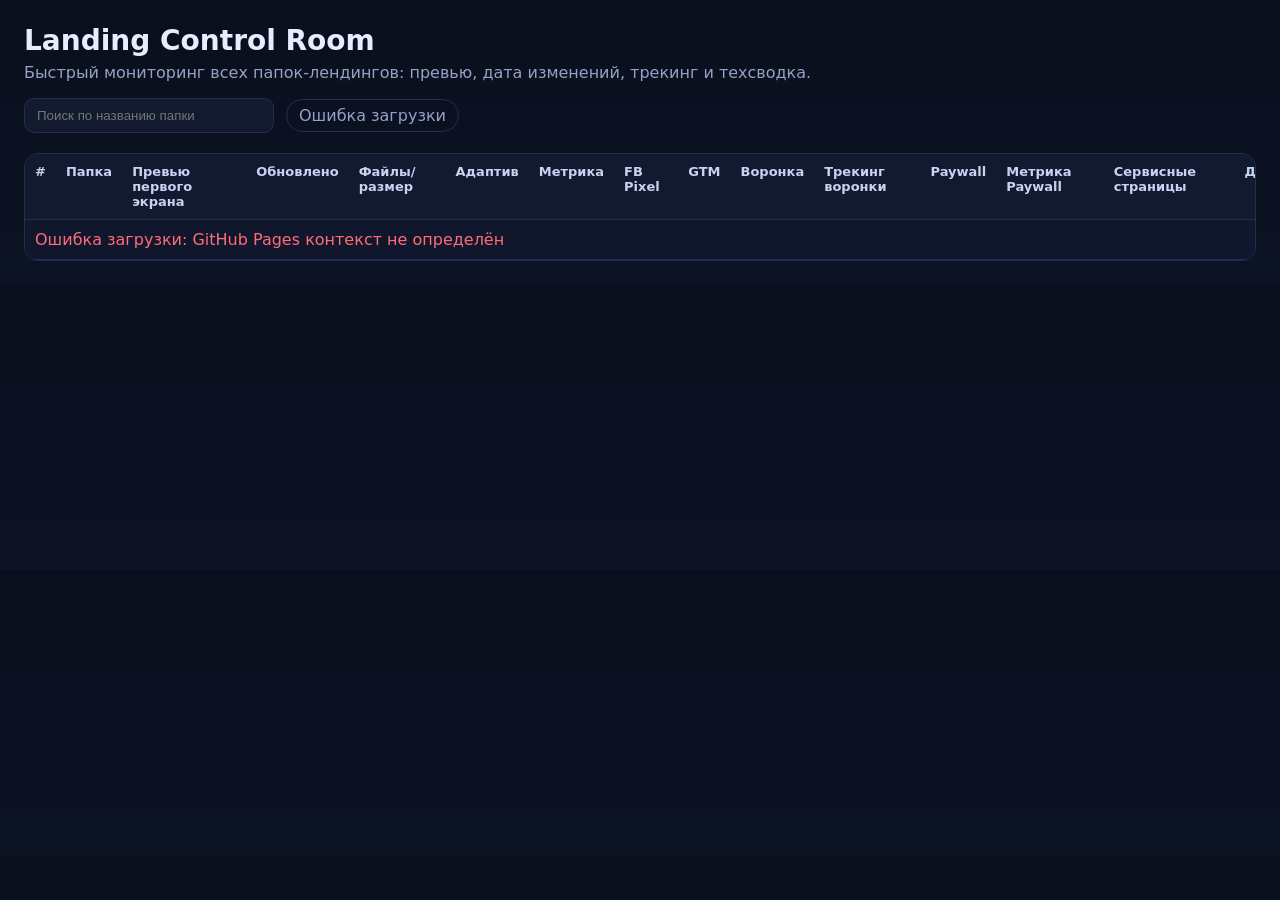
==== index.html @ 71f41bb3 "Update dashboard lamps for funnel, paywall and service pages" ====
<!doctype html>
<html lang="ru">
  <head>
    <meta charset="UTF-8" />
    <meta name="viewport" content="width=device-width, initial-scale=1.0" />
    <title>Landing Control Room</title>
    <style>
      :root {
        color-scheme: dark;
        --bg: #0b1020;
        --panel: #121a30;
        --muted: #95a2c6;
        --text: #e8ecff;
        --ok: #20d67b;
        --warn: #ffb84d;
        --bad: #ff6b78;
        --line: #23304d;
      }
      * { box-sizing: border-box; }
      body {
        margin: 0;
        font-family: Inter, system-ui, -apple-system, Segoe UI, Roboto, sans-serif;
        background: linear-gradient(180deg, #0a0f1d, #0c1324);
        color: var(--text);
      }
      .layout {
        max-width: 1440px;
        margin: 0 auto;
        padding: 24px;
      }
      h1 { margin: 0; font-size: 28px; }
      .sub { color: var(--muted); margin-top: 6px; }
      .toolbar {
        margin: 16px 0 20px;
        display: flex;
        gap: 12px;
        flex-wrap: wrap;
        align-items: center;
      }
      input {
        background: var(--panel);
        border: 1px solid var(--line);
        color: var(--text);
        border-radius: 10px;
        padding: 9px 12px;
        min-width: 250px;
      }
      .pill {
        border: 1px solid var(--line);
        border-radius: 999px;
        padding: 6px 12px;
        color: var(--muted);
      }
      .table-wrap {
        overflow: auto;
        border: 1px solid var(--line);
        border-radius: 14px;
        background: rgba(18, 26, 48, 0.72);
      }
      table {
        width: 100%;
        border-collapse: collapse;
        min-width: 1300px;
      }
      th, td {
        border-bottom: 1px solid var(--line);
        padding: 10px;
        text-align: left;
        vertical-align: top;
      }
      th {
        position: sticky;
        top: 0;
        background: #121a30;
        z-index: 1;
        color: #c9d2f0;
        font-size: 13px;
      }
      tr:hover td { background: rgba(255, 255, 255, 0.02); }
      .preview {
        width: 270px;
        height: 152px;
        border: 1px solid var(--line);
        border-radius: 10px;
        overflow: hidden;
        background: #070b15;
      }
      .preview iframe {
        width: 1366px;
        height: 768px;
        border: 0;
        transform: scale(0.198);
        transform-origin: top left;
        pointer-events: none;
      }
      .lamp { font-size: 18px; }
      .ok { color: var(--ok); }
      .bad { color: var(--bad); }
      .warn { color: var(--warn); }
      .mono { font-family: ui-monospace, SFMono-Regular, Menlo, Monaco, Consolas, monospace; }
      a {
        color: #92c8ff;
        text-decoration: none;
      }
      a:hover { text-decoration: underline; }
      .small { color: var(--muted); font-size: 12px; }
    </style>
  </head>
  <body>
    <main class="layout">
      <h1>Landing Control Room</h1>
      <p class="sub">Быстрый мониторинг всех папок-лендингов: превью, дата изменений, трекинг и техсводка.</p>

      <div class="toolbar">
        <input id="search" placeholder="Поиск по названию папки" />
        <span id="summary" class="pill">Загрузка...</span>
      </div>

      <div class="table-wrap">
        <table>
          <thead>
            <tr>
              <th>#</th>
              <th>Папка</th>
              <th>Превью первого экрана</th>
              <th>Обновлено</th>
              <th>Файлы/размер</th>
              <th>Адаптив</th>
              <th>Метрика</th>
              <th>FB Pixel</th>
              <th>GTM</th>
              <th>Воронка</th>
              <th>Трекинг воронки</th>
              <th>Paywall</th>
              <th>Метрика Paywall</th>
              <th>Сервисные страницы</th>
              <th>Действия</th>
            </tr>
          </thead>
          <tbody id="rows"></tbody>
        </table>
      </div>
    </main>

    <script>
      const rowsEl = document.getElementById('rows');
      const searchEl = document.getElementById('search');
      const summaryEl = document.getElementById('summary');
      let data = [];

      const lamp = (on) => `<span class="lamp ${on ? 'ok' : 'bad'}">●</span>`;
      const boolTag = (on) => `<span class="${on ? 'ok' : 'warn'}">${on ? 'Да' : 'Нет'}</span>`;

      function formatDate(iso) {
        if (!iso) return '<span class="warn">Нет данных</span>';
        return new Date(iso).toLocaleString('ru-RU');
      }

      function render(list) {
        rowsEl.innerHTML = list
          .map((item, index) => {
            const preview = item.hasIndex
              ? `<div class="preview"><iframe loading="lazy" src="${item.previewUrl}"></iframe></div>`
              : '<span class="warn">index.html отсутствует</span>';

            return `
              <tr>
                <td>${index + 1}</td>
                <td class="mono">${item.folderName}</td>
                <td>${preview}</td>
                <td>${formatDate(item.updatedAt)}</td>
                <td>${item.files} / ${item.size}</td>
                <td>${boolTag(item.quick.hasViewport)}</td>
                <td>${lamp(item.tracking.yandexMetrika)}</td>
                <td>${lamp(item.tracking.facebookPixel)}</td>
                <td>${lamp(item.tracking.googleTagManager)}</td>
                <td>${lamp(item.signals.funnelScript)}</td>
                <td>${lamp(item.signals.funnelTracking)}</td>
                <td>${lamp(item.signals.paywall)}</td>
                <td>${lamp(item.signals.paywallMetrika)}</td>
                <td>${lamp(item.signals.servicePages)}</td>
                <td>
                  <a href="${item.openUrl}" target="_blank" rel="noreferrer">Открыть</a><br />
                  <span class="small">${item.hasIndex ? 'Готов к просмотру' : 'Проверьте структуру'}</span>
                </td>
              </tr>
            `;
          })
          .join('');

        summaryEl.textContent = `Сайтов: ${list.length}`;
      }

      searchEl.addEventListener('input', () => {
        const query = searchEl.value.trim().toLowerCase();
        if (!query) return render(data);
        render(data.filter((item) => item.folderName.toLowerCase().includes(query)));
      });

      const KB = 1024;
      const MB = KB * 1024;
      const SIGNAL_PATTERNS = {
        funnelScript: [/location\.search/i, /urlsearchparams/i, /[?&](utm_|sub|clickid|campaign|source)=/i, /quiz|funnel|step/i],
        funnelTracking: [/ym\([^)]*reachgoal/i, /fbq\(['"]track/i, /gtag\(['"]event/i, /datalayer\.push/i],
        paywall: [/paywall/i, /checkout/i, /payment/i, /credit\s*card/i, /paypal/i, /apple\s*pay/i, /google\s*pay/i],
        terms: [/terms\s*(and|&)\s*conditions/i, /terms\s*of\s*use/i, /услов(ия|иями)\s*использования/i],
        privacy: [/privacy\s*policy/i, /политик[аы]\s*конфиденциальности/i],
        confirmation: [/confirm/i, /success/i, /thank\s*you/i, /подтвержден/i, /подтверждени/i],
      };

      function formatBytes(bytes) {
        if (bytes >= MB) return `${(bytes / MB).toFixed(2)} MB`;
        if (bytes >= KB) return `${(bytes / KB).toFixed(1)} KB`;
        return `${bytes} B`;
      }

      function hasAnyPattern(content, patterns) {
        return patterns.some((pattern) => pattern.test(content));
      }

      function trackingFlags(content) {
        const lower = content.toLowerCase();
        return {
          yandexMetrika: /ym\(|mc\.yandex|metrika/i.test(content),
          facebookPixel: /fbq\(|connect\.facebook\.net|facebook pixel/i.test(content),
          googleTagManager: /gtm-|googletagmanager\.com/i.test(lower),
        };
      }

      function quickFlags(content) {
        const lower = content.toLowerCase();
        return {
          hasViewport: lower.includes('name="viewport"') || lower.includes("name='viewport'"),
        };
      }

      function signalFlags(files) {
        const joined = files.map((file) => file.content).join('\n');
        const paywallFiles = files.filter((file) => hasAnyPattern(file.content, SIGNAL_PATTERNS.paywall));
        return {
          funnelScript: hasAnyPattern(joined, SIGNAL_PATTERNS.funnelScript),
          funnelTracking: hasAnyPattern(joined, SIGNAL_PATTERNS.funnelTracking),
          paywall: paywallFiles.length > 0,
          paywallMetrika: paywallFiles.some((file) => /ym\(|mc\.yandex|metrika/i.test(file.content)),
          servicePages:
            hasAnyPattern(joined, SIGNAL_PATTERNS.terms) &&
            hasAnyPattern(joined, SIGNAL_PATTERNS.privacy) &&
            hasAnyPattern(joined, SIGNAL_PATTERNS.confirmation),
        };
      }

      function normalizePayload(landings) {
        return (landings || []).map((item) => ({
          ...item,
          quick: item.quick || { hasViewport: false },
          tracking: item.tracking || { yandexMetrika: false, facebookPixel: false, googleTagManager: false },
          signals: item.signals || {
            funnelScript: false,
            funnelTracking: false,
            paywall: false,
            paywallMetrika: false,
            servicePages: false,
          },
        }));
      }

      async function parseLocalApi() {
        const response = await fetch('./api/landings');
        const contentType = response.headers.get('content-type') || '';
        if (!response.ok || !contentType.includes('application/json')) {
          throw new Error('Локальный API недоступен в текущем окружении');
        }
        const payload = await response.json();
        return normalizePayload(payload.landings);
      }

      function getPagesContext() {
        const hostParts = window.location.hostname.split('.');
        const owner = hostParts[0];
        const pathParts = window.location.pathname.split('/').filter(Boolean);
        const repo = pathParts[0];
        if (!owner || !repo || !window.location.hostname.includes('github.io')) {
          return null;
        }
        return { owner, repo };
      }

      async function fetchLastCommitDate(owner, repo, folder) {
        const url = `https://api.github.com/repos/${owner}/${repo}/commits?path=${encodeURIComponent(folder)}&per_page=1`;
        const response = await fetch(url, { headers: { Accept: 'application/vnd.github+json' } });
        if (!response.ok) return null;
        const commits = await response.json();
        return commits[0]?.commit?.committer?.date || null;
      }

      async function fetchFolderTextFiles(owner, repo, folderName) {
        const url = `https://api.github.com/repos/${owner}/${repo}/contents/${encodeURIComponent(folderName)}`;
        const response = await fetch(url, { headers: { Accept: 'application/vnd.github+json' } });
        if (!response.ok) return [];
        const files = await response.json();
        const textFiles = files.filter((file) => file.type === 'file' && /\.(html?|js)$/i.test(file.name));

        return Promise.all(
          textFiles.map(async (file) => {
            try {
              const fileRes = await fetch(file.download_url);
              if (!fileRes.ok) return null;
              const content = await fileRes.text();
              return { name: file.name, content };
            } catch (_) {
              return null;
            }
          })
        ).then((items) => items.filter(Boolean));
      }

      async function parseGitHubPages() {
        const context = getPagesContext();
        if (!context) {
          throw new Error('GitHub Pages контекст не определён');
        }

        const { owner, repo } = context;
        const contentsUrl = `https://api.github.com/repos/${owner}/${repo}/contents`;
        const contentsResponse = await fetch(contentsUrl, { headers: { Accept: 'application/vnd.github+json' } });
        if (!contentsResponse.ok) {
          throw new Error(`GitHub API вернул ${contentsResponse.status}`);
        }

        const rootItems = await contentsResponse.json();
        const folders = rootItems
          .filter((item) => item.type === 'dir' && !item.name.startsWith('.') && item.name !== 'node_modules')
          .sort((a, b) => a.name.localeCompare(b.name));

        const landings = await Promise.all(
          folders.map(async (folder) => {
            const openUrl = `./${folder.name}/`;
            const previewUrl = `./${folder.name}/index.html`;
            let html = '';
            let hasIndex = false;

            try {
              const pageResponse = await fetch(previewUrl);
              if (pageResponse.ok) {
                html = await pageResponse.text();
                hasIndex = true;
              }
            } catch (_) {
              // ignore per-folder fetch errors
            }

            const textFiles = await fetchFolderTextFiles(owner, repo, folder.name);
            const filesForSignals = textFiles.length ? textFiles : [{ name: 'index.html', content: html }];
            const updatedAt = await fetchLastCommitDate(owner, repo, folder.name);
            const quick = quickFlags(html);
            const tracking = trackingFlags(html);
            const signals = signalFlags(filesForSignals);

            return {
              folderName: folder.name,
              previewUrl,
              openUrl,
              hasIndex,
              updatedAt,
              files: textFiles.length || (hasIndex ? 1 : 0),
              size: formatBytes(new Blob(filesForSignals.map((file) => file.content)).size),
              quick,
              tracking,
              signals,
            };
          })
        );

        return normalizePayload(landings);
      }

      (async () => {
        try {
          data = await parseLocalApi();
          render(data);
          return;
        } catch (_) {
          // fallback to static mode for GitHub Pages
        }

        try {
          data = await parseGitHubPages();
          render(data);
          summaryEl.textContent = `Сайтов: ${data.length} (GitHub Pages режим)`;
        } catch (error) {
          rowsEl.innerHTML = `<tr><td colspan="15" class="bad">Ошибка загрузки: ${error.message || error}</td></tr>`;
          summaryEl.textContent = 'Ошибка загрузки';
        }
      })();
    </script>
  </body>
</html>
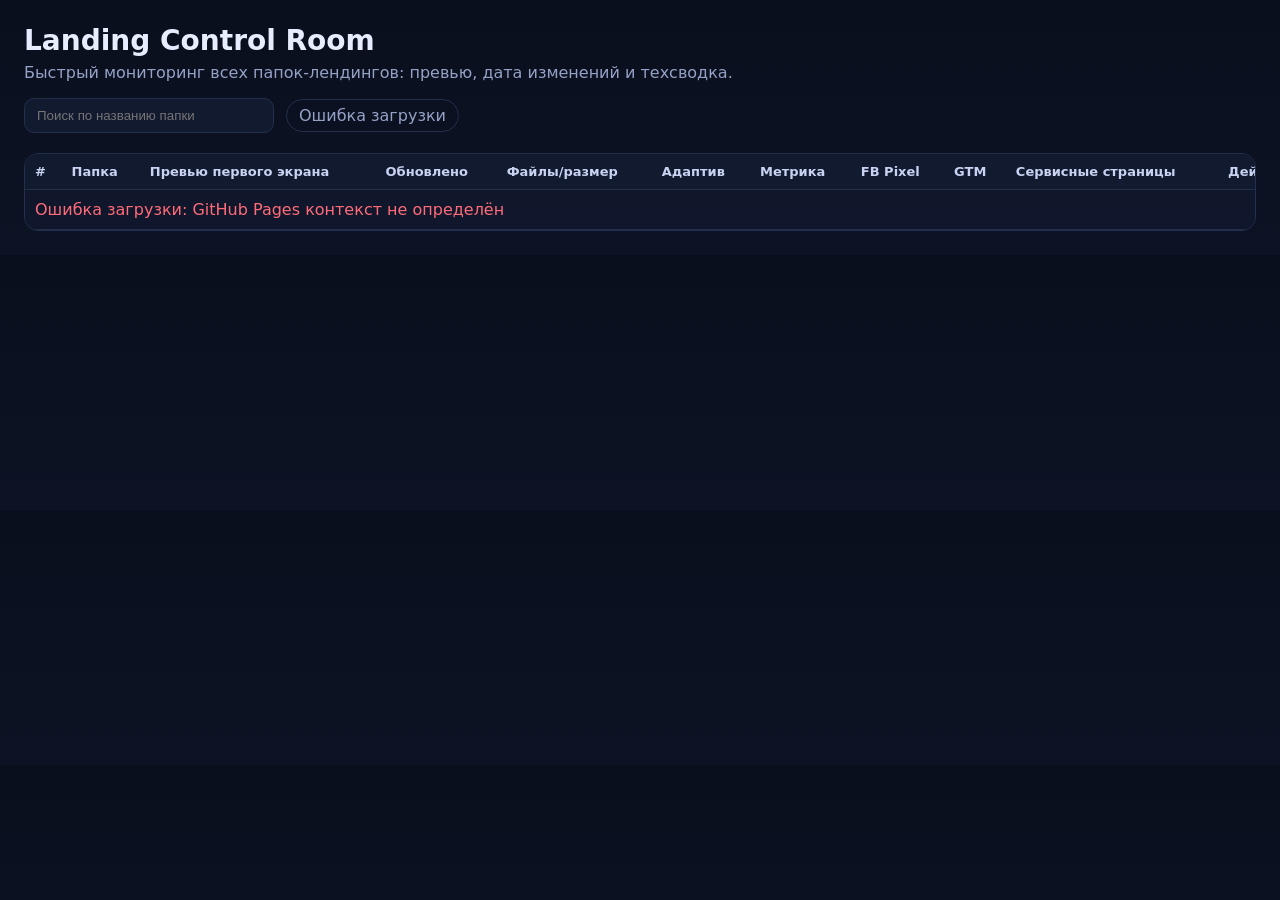
==== commit fb44a451: "Update dashboard columns and folder size/file stats" ====
--- a/index.html
+++ b/index.html
@@ -109,7 +109,7 @@
   <body>
     <main class="layout">
       <h1>Landing Control Room</h1>
-      <p class="sub">Быстрый мониторинг всех папок-лендингов: превью, дата изменений, трекинг и техсводка.</p>
+      <p class="sub">Быстрый мониторинг всех папок-лендингов: превью, дата изменений и техсводка.</p>
 
       <div class="toolbar">
         <input id="search" placeholder="Поиск по названию папки" />
@@ -129,10 +129,6 @@
               <th>Метрика</th>
               <th>FB Pixel</th>
               <th>GTM</th>
-              <th>Воронка</th>
-              <th>Трекинг воронки</th>
-              <th>Paywall</th>
-              <th>Метрика Paywall</th>
               <th>Сервисные страницы</th>
               <th>Действия</th>
             </tr>
@@ -174,10 +170,6 @@
                 <td>${lamp(item.tracking.yandexMetrika)}</td>
                 <td>${lamp(item.tracking.facebookPixel)}</td>
                 <td>${lamp(item.tracking.googleTagManager)}</td>
-                <td>${lamp(item.signals.funnelScript)}</td>
-                <td>${lamp(item.signals.funnelTracking)}</td>
-                <td>${lamp(item.signals.paywall)}</td>
-                <td>${lamp(item.signals.paywallMetrika)}</td>
                 <td>${lamp(item.signals.servicePages)}</td>
                 <td>
                   <a href="${item.openUrl}" target="_blank" rel="noreferrer">Открыть</a><br />
@@ -294,24 +286,44 @@
       }
 
       async function fetchFolderTextFiles(owner, repo, folderName) {
-        const url = `https://api.github.com/repos/${owner}/${repo}/contents/${encodeURIComponent(folderName)}`;
-        const response = await fetch(url, { headers: { Accept: 'application/vnd.github+json' } });
-        if (!response.ok) return [];
-        const files = await response.json();
-        const textFiles = files.filter((file) => file.type === 'file' && /\.(html?|js)$/i.test(file.name));
-
-        return Promise.all(
-          textFiles.map(async (file) => {
+        const apiHeaders = { Accept: 'application/vnd.github+json' };
+        const queue = [folderName];
+        const textFiles = [];
+        let fileCount = 0;
+        let totalBytes = 0;
+
+        while (queue.length) {
+          const currentPath = queue.shift();
+          const url = `https://api.github.com/repos/${owner}/${repo}/contents/${encodeURIComponent(currentPath)}`;
+          const response = await fetch(url, { headers: apiHeaders });
+          if (!response.ok) continue;
+          const items = await response.json();
+
+          for (const item of items) {
+            if (item.name.startsWith('.')) continue;
+
+            if (item.type === 'dir') {
+              queue.push(item.path);
+              continue;
+            }
+
+            if (item.type !== 'file') continue;
+            fileCount += 1;
+            totalBytes += Number(item.size || 0);
+
+            if (!/\.(html?|js)$/i.test(item.name) || !item.download_url) continue;
             try {
-              const fileRes = await fetch(file.download_url);
-              if (!fileRes.ok) return null;
+              const fileRes = await fetch(item.download_url);
+              if (!fileRes.ok) continue;
               const content = await fileRes.text();
-              return { name: file.name, content };
+              textFiles.push({ name: item.name, content });
             } catch (_) {
-              return null;
+              // ignore single file fetch error
             }
-          })
-        ).then((items) => items.filter(Boolean));
+          }
+        }
+
+        return { textFiles, fileCount, totalBytes };
       }
 
       async function parseGitHubPages() {
@@ -349,7 +361,8 @@
               // ignore per-folder fetch errors
             }
 
-            const textFiles = await fetchFolderTextFiles(owner, repo, folder.name);
+            const folderStats = await fetchFolderTextFiles(owner, repo, folder.name);
+            const { textFiles, fileCount, totalBytes } = folderStats;
             const filesForSignals = textFiles.length ? textFiles : [{ name: 'index.html', content: html }];
             const updatedAt = await fetchLastCommitDate(owner, repo, folder.name);
             const quick = quickFlags(html);
@@ -362,8 +375,8 @@
               openUrl,
               hasIndex,
               updatedAt,
-              files: textFiles.length || (hasIndex ? 1 : 0),
-              size: formatBytes(new Blob(filesForSignals.map((file) => file.content)).size),
+              files: fileCount || (hasIndex ? 1 : 0),
+              size: formatBytes(totalBytes || new Blob(filesForSignals.map((file) => file.content)).size),
               quick,
               tracking,
               signals,
@@ -388,7 +401,7 @@
           render(data);
           summaryEl.textContent = `Сайтов: ${data.length} (GitHub Pages режим)`;
         } catch (error) {
-          rowsEl.innerHTML = `<tr><td colspan="15" class="bad">Ошибка загрузки: ${error.message || error}</td></tr>`;
+          rowsEl.innerHTML = `<tr><td colspan="11" class="bad">Ошибка загрузки: ${error.message || error}</td></tr>`;
           summaryEl.textContent = 'Ошибка загрузки';
         }
       })();
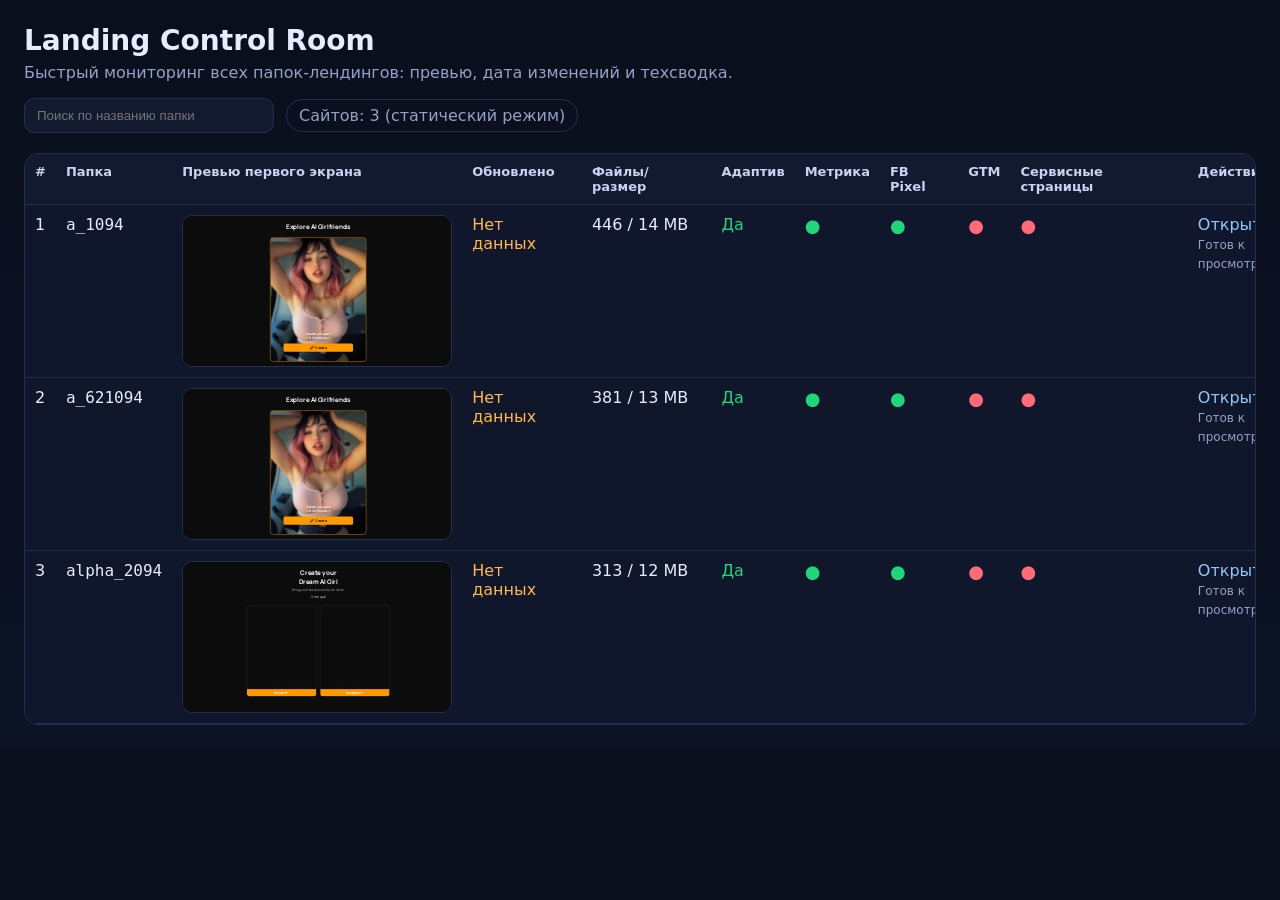
==== commit 52d94c67: "Add static manifest fallback for GitHub Pages 403" ====
--- a/index.html
+++ b/index.html
@@ -277,53 +277,26 @@
         return { owner, repo };
       }
 
-      async function fetchLastCommitDate(owner, repo, folder) {
-        const url = `https://api.github.com/repos/${owner}/${repo}/commits?path=${encodeURIComponent(folder)}&per_page=1`;
-        const response = await fetch(url, { headers: { Accept: 'application/vnd.github+json' } });
-        if (!response.ok) return null;
-        const commits = await response.json();
-        return commits[0]?.commit?.committer?.date || null;
-      }
-
-      async function fetchFolderTextFiles(owner, repo, folderName) {
+      async function fetchRepoTree(owner, repo) {
         const apiHeaders = { Accept: 'application/vnd.github+json' };
-        const queue = [folderName];
-        const textFiles = [];
-        let fileCount = 0;
-        let totalBytes = 0;
-
-        while (queue.length) {
-          const currentPath = queue.shift();
-          const url = `https://api.github.com/repos/${owner}/${repo}/contents/${encodeURIComponent(currentPath)}`;
-          const response = await fetch(url, { headers: apiHeaders });
-          if (!response.ok) continue;
-          const items = await response.json();
-
-          for (const item of items) {
-            if (item.name.startsWith('.')) continue;
-
-            if (item.type === 'dir') {
-              queue.push(item.path);
-              continue;
-            }
-
-            if (item.type !== 'file') continue;
-            fileCount += 1;
-            totalBytes += Number(item.size || 0);
-
-            if (!/\.(html?|js)$/i.test(item.name) || !item.download_url) continue;
-            try {
-              const fileRes = await fetch(item.download_url);
-              if (!fileRes.ok) continue;
-              const content = await fileRes.text();
-              textFiles.push({ name: item.name, content });
-            } catch (_) {
-              // ignore single file fetch error
-            }
-          }
-        }
-
-        return { textFiles, fileCount, totalBytes };
+        const repoResponse = await fetch(`https://api.github.com/repos/${owner}/${repo}`, { headers: apiHeaders });
+        if (!repoResponse.ok) {
+          throw new Error(`GitHub API вернул ${repoResponse.status}`);
+        }
+
+        const repoInfo = await repoResponse.json();
+        const branch = repoInfo.default_branch || 'main';
+        const treeResponse = await fetch(
+          `https://api.github.com/repos/${owner}/${repo}/git/trees/${encodeURIComponent(branch)}?recursive=1`,
+          { headers: apiHeaders }
+        );
+
+        if (!treeResponse.ok) {
+          throw new Error(`GitHub API вернул ${treeResponse.status}`);
+        }
+
+        const treePayload = await treeResponse.json();
+        return Array.isArray(treePayload.tree) ? treePayload.tree : [];
       }
 
       async function parseGitHubPages() {
@@ -333,21 +306,29 @@
         }
 
         const { owner, repo } = context;
-        const contentsUrl = `https://api.github.com/repos/${owner}/${repo}/contents`;
-        const contentsResponse = await fetch(contentsUrl, { headers: { Accept: 'application/vnd.github+json' } });
-        if (!contentsResponse.ok) {
-          throw new Error(`GitHub API вернул ${contentsResponse.status}`);
-        }
-
-        const rootItems = await contentsResponse.json();
-        const folders = rootItems
-          .filter((item) => item.type === 'dir' && !item.name.startsWith('.') && item.name !== 'node_modules')
-          .sort((a, b) => a.name.localeCompare(b.name));
+        const tree = await fetchRepoTree(owner, repo);
+        const folderStats = new Map();
+
+        for (const entry of tree) {
+          if (entry.type !== 'blob' || !entry.path) continue;
+          const [topFolder] = entry.path.split('/');
+          if (!topFolder || topFolder.startsWith('.') || topFolder === 'node_modules') continue;
+
+          const current = folderStats.get(topFolder) || { fileCount: 0, totalBytes: 0, textFiles: [] };
+          current.fileCount += 1;
+          current.totalBytes += Number(entry.size || 0);
+          if (/\.(html?|js)$/i.test(entry.path)) {
+            current.textFiles.push(entry.path);
+          }
+          folderStats.set(topFolder, current);
+        }
+
+        const folders = Array.from(folderStats.keys()).sort((a, b) => a.localeCompare(b));
 
         const landings = await Promise.all(
-          folders.map(async (folder) => {
-            const openUrl = `./${folder.name}/`;
-            const previewUrl = `./${folder.name}/index.html`;
+          folders.map(async (folderName) => {
+            const openUrl = `./${folderName}/`;
+            const previewUrl = `./${folderName}/index.html`;
             let html = '';
             let hasIndex = false;
 
@@ -361,22 +342,20 @@
               // ignore per-folder fetch errors
             }
 
-            const folderStats = await fetchFolderTextFiles(owner, repo, folder.name);
-            const { textFiles, fileCount, totalBytes } = folderStats;
-            const filesForSignals = textFiles.length ? textFiles : [{ name: 'index.html', content: html }];
-            const updatedAt = await fetchLastCommitDate(owner, repo, folder.name);
+            const stats = folderStats.get(folderName) || { fileCount: 0, totalBytes: 0 };
+            const filesForSignals = [{ name: 'index.html', content: html }];
             const quick = quickFlags(html);
             const tracking = trackingFlags(html);
             const signals = signalFlags(filesForSignals);
 
             return {
-              folderName: folder.name,
+              folderName,
               previewUrl,
               openUrl,
               hasIndex,
-              updatedAt,
-              files: fileCount || (hasIndex ? 1 : 0),
-              size: formatBytes(totalBytes || new Blob(filesForSignals.map((file) => file.content)).size),
+              updatedAt: null,
+              files: stats.fileCount || (hasIndex ? 1 : 0),
+              size: formatBytes(stats.totalBytes || new Blob(filesForSignals.map((file) => file.content)).size),
               quick,
               tracking,
               signals,
@@ -385,6 +364,20 @@
         );
 
         return normalizePayload(landings);
+      }
+
+
+      async function parseStaticManifest() {
+        const response = await fetch('./landings-manifest.json', { cache: 'no-store' });
+        if (!response.ok) {
+          throw new Error(`Статический манифест недоступен (${response.status})`);
+        }
+        const payload = await response.json();
+        const landings = normalizePayload(payload.landings);
+        if (!landings.length) {
+          throw new Error('Статический манифест пуст');
+        }
+        return landings;
       }
 
       (async () => {
@@ -397,6 +390,15 @@
         }
 
         try {
+          data = await parseStaticManifest();
+          render(data);
+          summaryEl.textContent = `Сайтов: ${data.length} (статический режим)`;
+          return;
+        } catch (_) {
+          // fallback to GitHub API when manifest is missing
+        }
+
+        try {
           data = await parseGitHubPages();
           render(data);
           summaryEl.textContent = `Сайтов: ${data.length} (GitHub Pages режим)`;
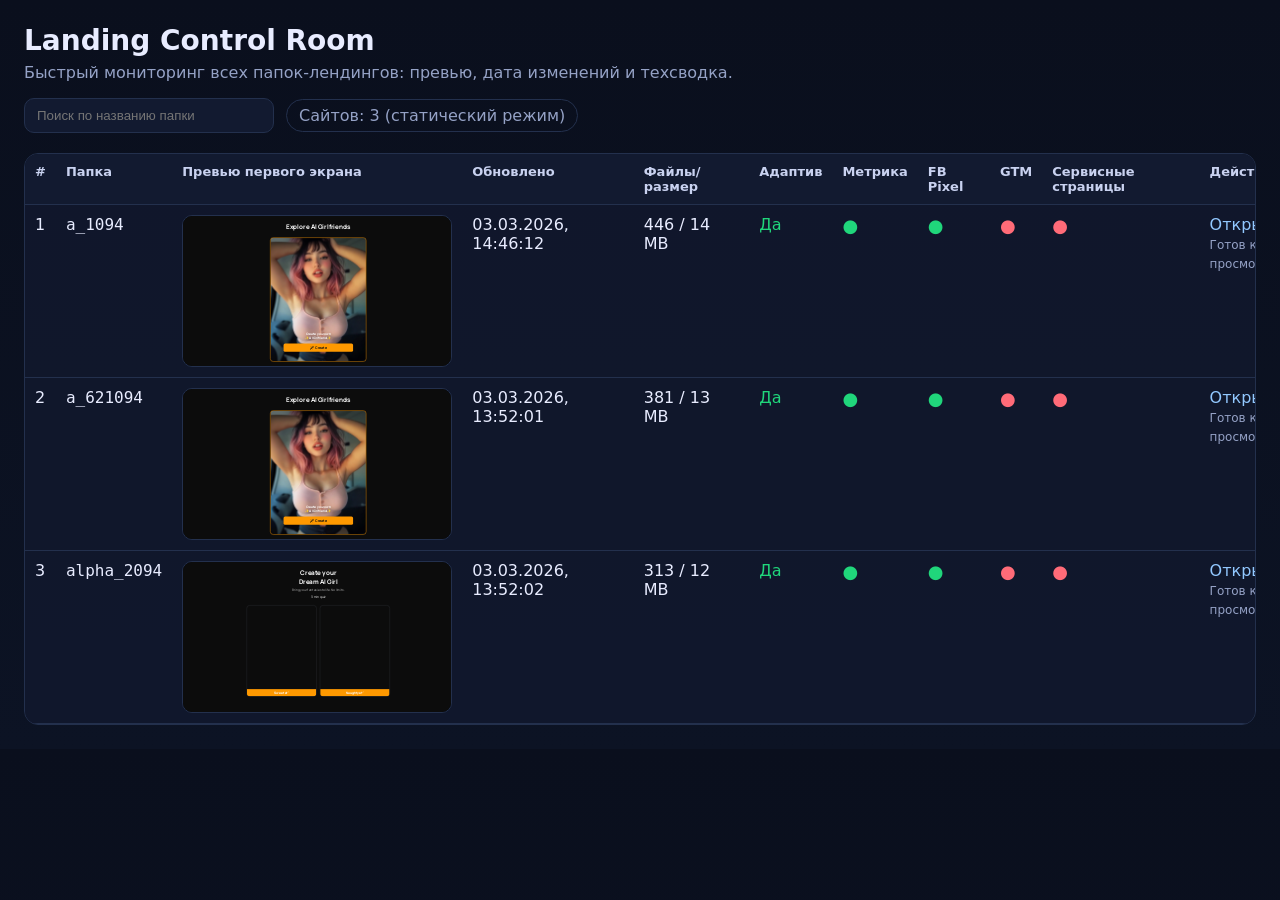
==== commit f27f9e4a: "Show updated dates in static manifest mode" ====
--- a/index.html
+++ b/index.html
@@ -373,7 +373,10 @@
           throw new Error(`Статический манифест недоступен (${response.status})`);
         }
         const payload = await response.json();
-        const landings = normalizePayload(payload.landings);
+        const landings = normalizePayload(payload.landings).map((item) => ({
+          ...item,
+          updatedAt: item.updatedAt || payload.generatedAt || null,
+        }));
         if (!landings.length) {
           throw new Error('Статический манифест пуст');
         }
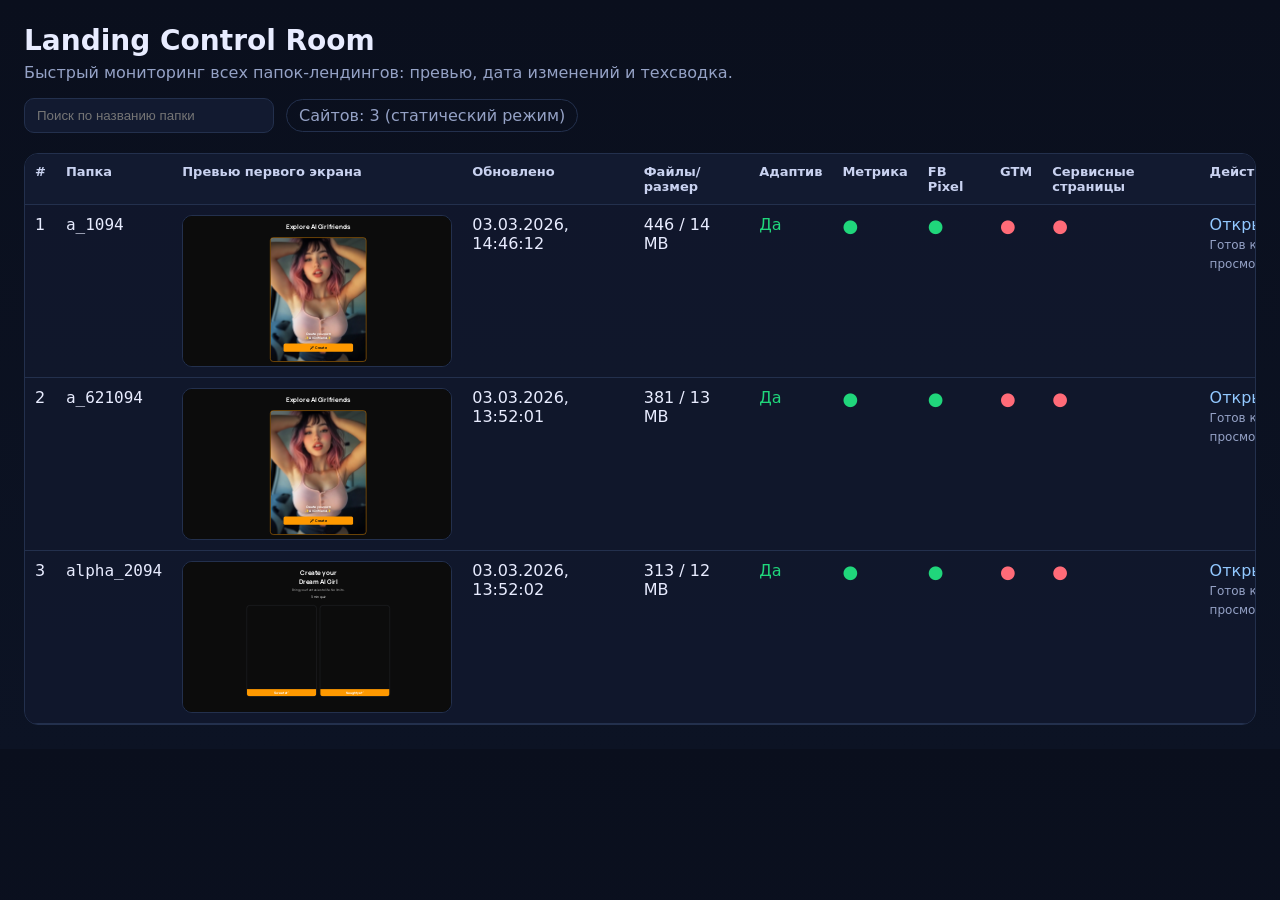
==== commit 35a2e43b: "Merge branch 'main' into codex/fix-dashboard-loading-issue-nnq1iz" ====
--- a/index.html
+++ b/index.html
@@ -373,7 +373,7 @@
           throw new Error(`Статический манифест недоступен (${response.status})`);
         }
         const payload = await response.json();
-        const landings = normalizePayload(payload.landings).map((item) => ({
+         const landings = normalizePayload(payload.landings).map((item) => ({
           ...item,
           updatedAt: item.updatedAt || payload.generatedAt || null,
         }));
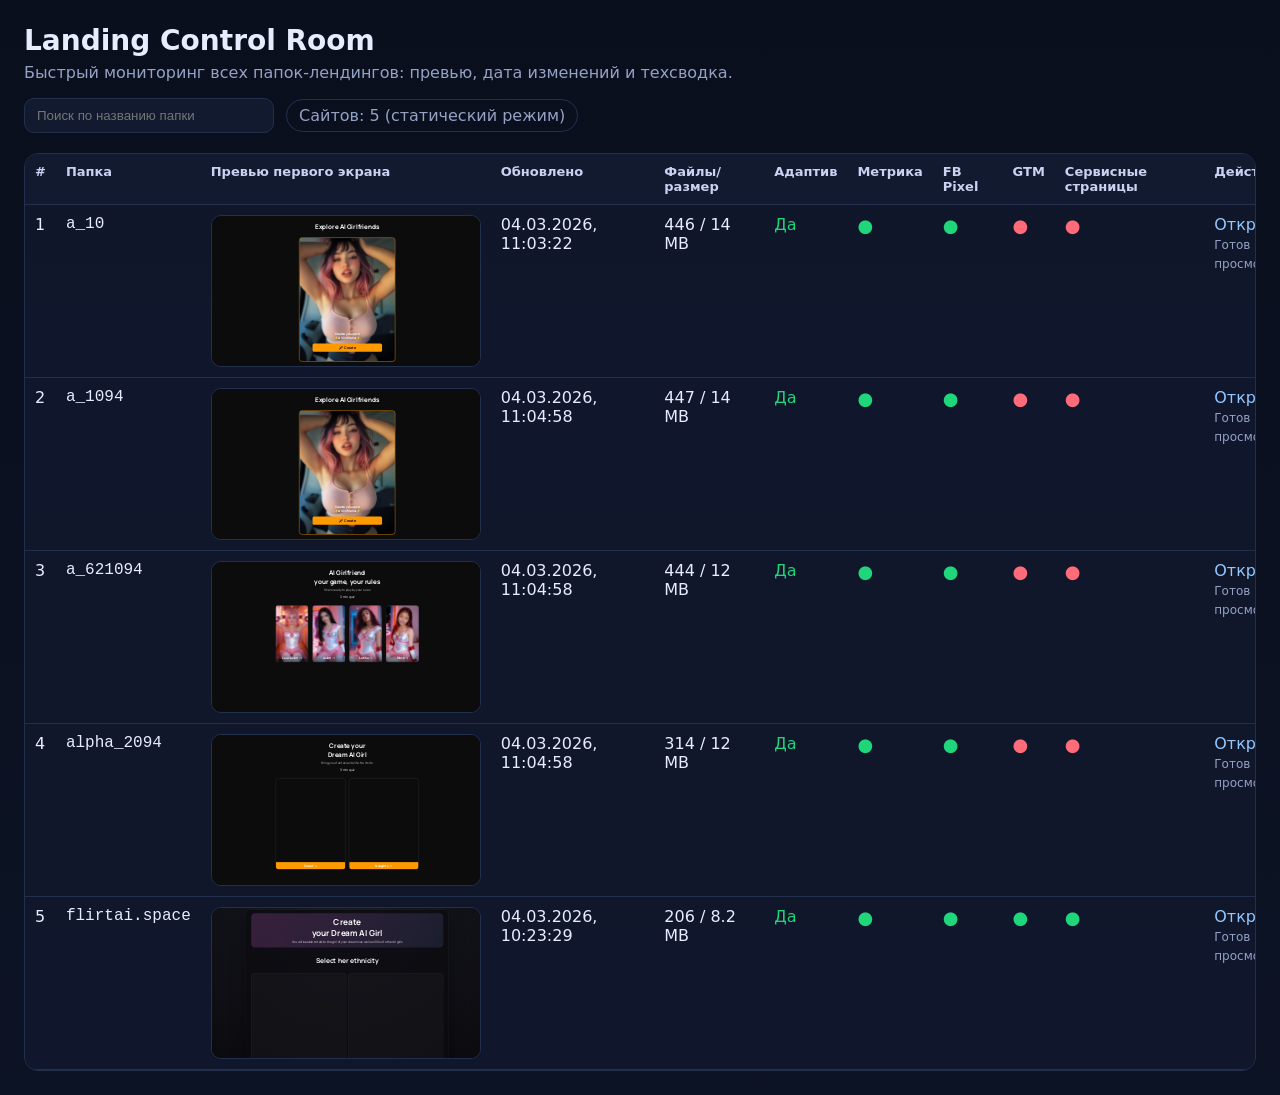
==== commit b137dc07: "Fix dashboard landing links to avoid 404" ====
--- a/index.html
+++ b/index.html
@@ -327,7 +327,7 @@
 
         const landings = await Promise.all(
           folders.map(async (folderName) => {
-            const openUrl = `./${folderName}/`;
+            const openUrl = `./${folderName}/index.html`;
             const previewUrl = `./${folderName}/index.html`;
             let html = '';
             let hasIndex = false;
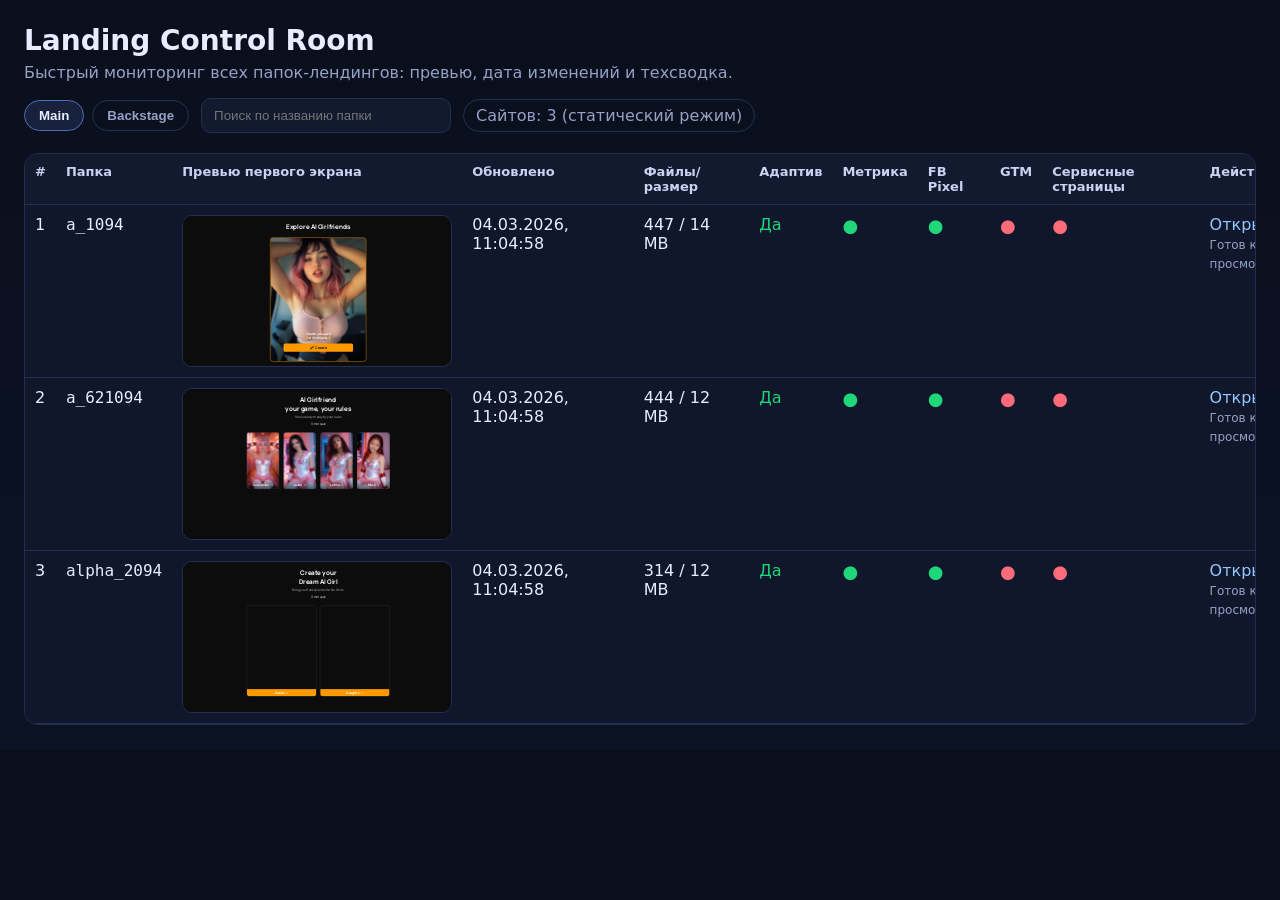
==== commit 3e8949f0: "Add Main/Backstage tabs to dashboard" ====
--- a/index.html
+++ b/index.html
@@ -104,6 +104,24 @@
       }
       a:hover { text-decoration: underline; }
       .small { color: var(--muted); font-size: 12px; }
+      .tabs {
+        display: flex;
+        gap: 8px;
+      }
+      .tab {
+        background: transparent;
+        color: var(--muted);
+        border: 1px solid var(--line);
+        border-radius: 999px;
+        padding: 7px 14px;
+        font-weight: 600;
+        cursor: pointer;
+      }
+      .tab.active {
+        color: var(--text);
+        border-color: #4e6cb7;
+        background: rgba(78, 108, 183, 0.2);
+      }
     </style>
   </head>
   <body>
@@ -112,6 +130,10 @@
       <p class="sub">Быстрый мониторинг всех папок-лендингов: превью, дата изменений и техсводка.</p>
 
       <div class="toolbar">
+        <div class="tabs" role="tablist" aria-label="Разделы дэшборда">
+          <button class="tab active" id="tab-main" data-tab="main" role="tab" aria-selected="true">Main</button>
+          <button class="tab" id="tab-backstage" data-tab="backstage" role="tab" aria-selected="false">Backstage</button>
+        </div>
         <input id="search" placeholder="Поиск по названию папки" />
         <span id="summary" class="pill">Загрузка...</span>
       </div>
@@ -142,7 +164,11 @@
       const rowsEl = document.getElementById('rows');
       const searchEl = document.getElementById('search');
       const summaryEl = document.getElementById('summary');
+      const tabsEl = Array.from(document.querySelectorAll('[data-tab]'));
       let data = [];
+      let activeTab = 'main';
+
+      const MAIN_FOLDERS = new Set(['a_1094', 'a_621094', 'alpha_2094']);
 
       const lamp = (on) => `<span class="lamp ${on ? 'ok' : 'bad'}">●</span>`;
       const boolTag = (on) => `<span class="${on ? 'ok' : 'warn'}">${on ? 'Да' : 'Нет'}</span>`;
@@ -183,10 +209,33 @@
         summaryEl.textContent = `Сайтов: ${list.length}`;
       }
 
+      function isInActiveTab(item) {
+        const inMain = MAIN_FOLDERS.has(item.folderName);
+        return activeTab === 'main' ? inMain : !inMain;
+      }
+
+      function applyFilters() {
+        const query = searchEl.value.trim().toLowerCase();
+        const filtered = data
+          .filter((item) => isInActiveTab(item))
+          .filter((item) => !query || item.folderName.toLowerCase().includes(query));
+        render(filtered);
+      }
+
       searchEl.addEventListener('input', () => {
-        const query = searchEl.value.trim().toLowerCase();
-        if (!query) return render(data);
-        render(data.filter((item) => item.folderName.toLowerCase().includes(query)));
+        applyFilters();
+      });
+
+      tabsEl.forEach((tab) => {
+        tab.addEventListener('click', () => {
+          activeTab = tab.dataset.tab;
+          tabsEl.forEach((button) => {
+            const isCurrent = button === tab;
+            button.classList.toggle('active', isCurrent);
+            button.setAttribute('aria-selected', String(isCurrent));
+          });
+          applyFilters();
+        });
       });
 
       const KB = 1024;
@@ -386,7 +435,7 @@
       (async () => {
         try {
           data = await parseLocalApi();
-          render(data);
+          applyFilters();
           return;
         } catch (_) {
           // fallback to static mode for GitHub Pages
@@ -394,8 +443,8 @@
 
         try {
           data = await parseStaticManifest();
-          render(data);
-          summaryEl.textContent = `Сайтов: ${data.length} (статический режим)`;
+          applyFilters();
+          summaryEl.textContent = `${summaryEl.textContent} (статический режим)`;
           return;
         } catch (_) {
           // fallback to GitHub API when manifest is missing
@@ -403,8 +452,8 @@
 
         try {
           data = await parseGitHubPages();
-          render(data);
-          summaryEl.textContent = `Сайтов: ${data.length} (GitHub Pages режим)`;
+          applyFilters();
+          summaryEl.textContent = `${summaryEl.textContent} (GitHub Pages режим)`;
         } catch (error) {
           rowsEl.innerHTML = `<tr><td colspan="11" class="bad">Ошибка загрузки: ${error.message || error}</td></tr>`;
           summaryEl.textContent = 'Ошибка загрузки';
